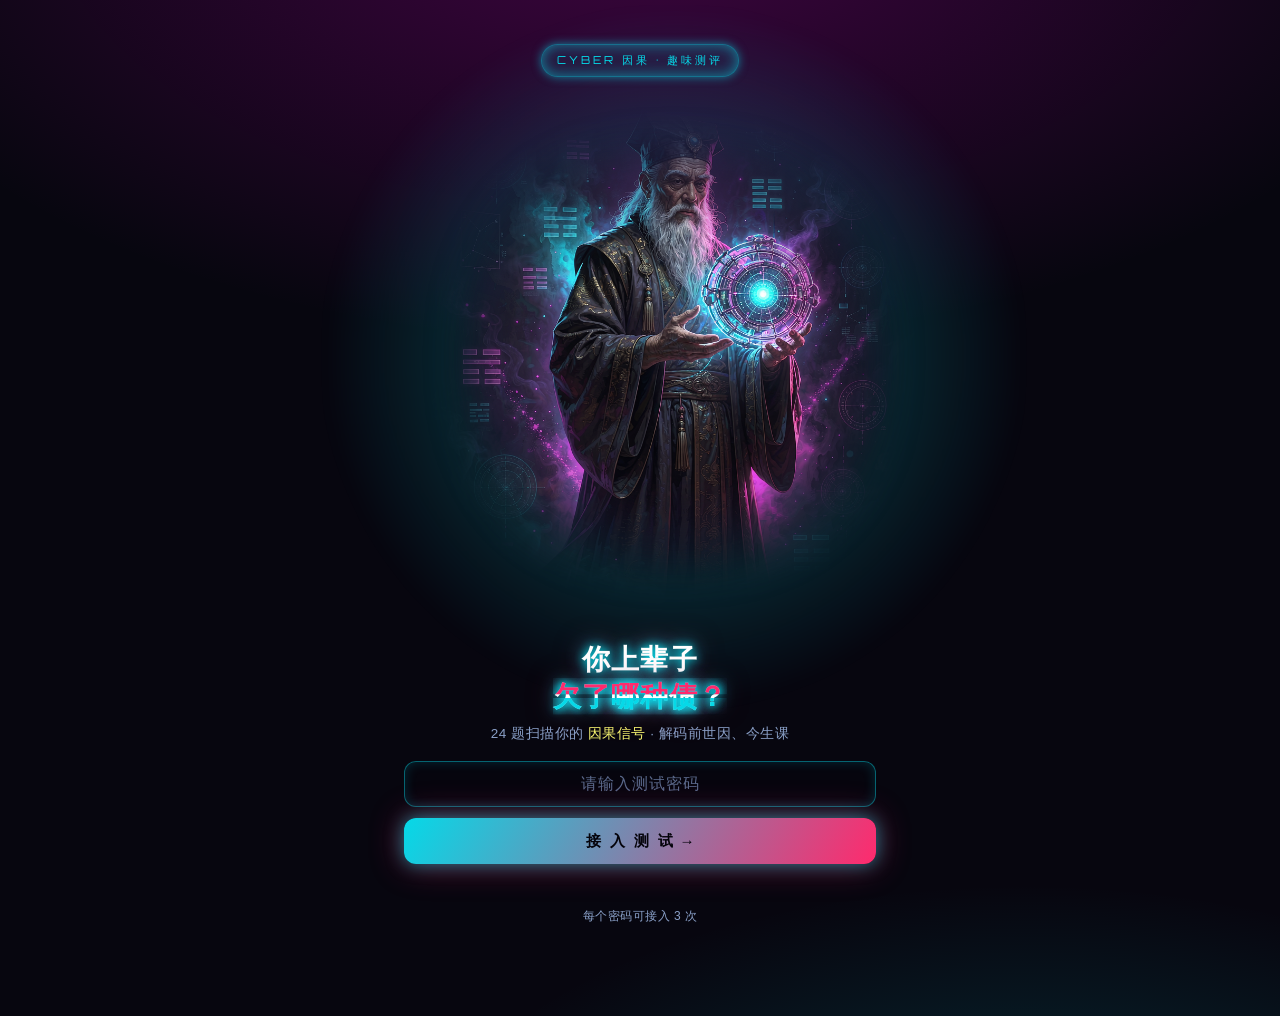
==== public/index.html @ a67ce494 "feat: 前端接 Supabase 门禁 + GitHub Pages 部署配置" ====
<!DOCTYPE html>
<html lang="zh-CN">
<head>
<meta charset="UTF-8" />
<meta name="viewport" content="width=device-width, initial-scale=1.0, maximum-scale=1.0, user-scalable=no, viewport-fit=cover" />
<title>你上辈子欠了哪种债？｜赛博因果测评</title>
<link rel="preconnect" href="https://fonts.googleapis.com" />
<link rel="preconnect" href="https://fonts.gstatic.com" crossorigin />
<link href="https://fonts.googleapis.com/css2?family=Orbitron:wght@500;700;900&family=Rajdhani:wght@500;600;700&family=Share+Tech+Mono&display=swap" rel="stylesheet" />
<link rel="stylesheet" href="style.css" />
</head>
<body>
<div class="wrap">

  <!-- 密码门禁 + 封面 -->
  <section class="screen active" id="gate">
    <div class="cover">
      <span class="badge">CYBER 因果 · 趣味测评</span>
      <div class="cover-avatar" id="coverAvatar"></div>
      <h1>你上辈子<br/><span class="glitch" data-t="欠了哪种债？">欠了哪种债？</span></h1>
      <div class="sub">24 题扫描你的 <span class="hl">因果信号</span> · 解码前世因、今生课</div>
      <input id="pwInput" type="text" inputmode="text" autocomplete="off" placeholder="请输入测试密码" />
      <button class="btn" id="unlockBtn">接 入 测 试 →</button>
      <div class="err" id="pwErr"></div>
      <div class="gate-note">每个密码可接入 3 次</div>
    </div>
  </section>

  <!-- 答题 -->
  <section class="screen" id="quiz">
    <div class="quiz-guide">
      <div class="mini-avatar" id="guideAvatar"></div>
      <div class="guide-txt">
        <b>NEON · AI 占卜师</b>
        <span>正在扫描你的因果信号，请如实回应</span>
      </div>
    </div>
    <div class="progress"><i id="bar"></i></div>
    <div class="qcount" id="qcount"></div>
    <div class="qtext" id="qtext"></div>
    <div id="opts"></div>
    <div class="nav">
      <button class="btn ghost" id="prevBtn" onclick="prevQ()">上一题</button>
      <button class="btn" id="nextBtn" onclick="nextQ()">下一题</button>
    </div>
  </section>

  <!-- 结果 -->
  <section class="screen result" id="result"></section>

</div>

<!-- 好评有礼弹窗 -->
<div class="modal-mask" id="reviewModal">
  <div class="modal">
    <div class="modal-emoji">🎁</div>
    <h3>好评有礼</h3>
    <p>亲，店铺好评后，<b>请联系客服并发送好评截图</b>，即可获得 <b>1 元返现</b> 哦～</p>
    <p class="modal-sub">感谢你的支持，你的每一句评价都是我们继续做好玩测评的动力 ❤</p>
    <button class="btn" onclick="closeReview()">知道啦</button>
  </div>
</div>

<!-- 长图保存弹窗（移动端可长按保存） -->
<div class="modal-mask" id="imgModal">
  <div class="modal img-modal">
    <h3>长按图片保存到相册</h3>
    <div class="img-box"><img id="imgPreview" alt="测评结果长图" /></div>
    <div class="modal-btns">
      <button class="btn ghost" id="dlBtn">下载到电脑</button>
      <button class="btn" onclick="closeImg()">完成</button>
    </div>
  </div>
</div>

<!-- 轻提示 -->
<div class="toast" id="toast"></div>

<script src="config.js"></script>
<script src="app.js"></script>
</body>
</html>
---- public/style.css ----
:root{
  --bg:#07060f;
  --bg2:#0d0221;
  --cyan:#05d9e8;
  --pink:#ff2a6d;
  --yellow:#f9f871;
  --purple:#d300c5;
  --green:#39ff14;
  --txt:#e8f7ff;
  --sub:#8aa0c8;
  --card:rgba(13,8,32,.72);
  --line:rgba(5,217,232,.45);
  --glow-cyan:rgba(5,217,232,.55);
  --glow-pink:rgba(255,42,109,.45);
  --font-disp:"Orbitron","Rajdhani","Share Tech Mono",ui-monospace,"Courier New",monospace;
  --font-body:-apple-system,"PingFang SC","Microsoft YaHei","Noto Sans SC",sans-serif;
}
*{box-sizing:border-box;-webkit-tap-highlight-color:transparent;}
html,body{margin:0;padding:0;background:var(--bg);}
body{
  font-family:var(--font-body);
  color:var(--txt); min-height:100vh; line-height:1.7;
  background:
    radial-gradient(120% 80% at 50% -10%, rgba(211,0,197,.28) 0%, rgba(211,0,197,0) 55%),
    radial-gradient(90% 60% at 80% 120%, rgba(5,217,232,.20) 0%, rgba(5,217,232,0) 55%),
    var(--bg);
  overflow-x:hidden;
}
/* 赛博网格地平线 */
body::before{
  content:""; position:fixed; inset:0; z-index:-2;
  background-image:
    linear-gradient(rgba(5,217,232,.10) 1px, transparent 1px),
    linear-gradient(90deg, rgba(255,42,109,.07) 1px, transparent 1px);
  background-size:42px 42px;
  -webkit-mask:linear-gradient(transparent, #000 28%, #000 72%, transparent);
  mask:linear-gradient(transparent, #000 28%, #000 72%, transparent);
}
/* 扫描线 overlay */
body::after{
  content:""; position:fixed; inset:0; z-index:-1; pointer-events:none;
  background:repeating-linear-gradient(0deg, rgba(0,0,0,.10) 0 2px, transparent 2px 4px);
  opacity:.55; animation:scanmove 9s linear infinite;
}
@keyframes scanmove{from{background-position:0 0}to{background-position:0 120px}}

.wrap{max-width:520px;margin:0 auto;padding:24px 18px 70px;position:relative;z-index:1;}
.screen{display:none;}
.screen.active{display:block;animation:fade .45s ease;}
@keyframes fade{from{opacity:0;transform:translateY(14px);}to{opacity:1;transform:none;}}

/* ============ 动态赛博角色 ============ */
.cyber-avatar{display:block;filter:drop-shadow(0 0 14px var(--c,var(--cyan)));overflow:visible;}
.cyber-avatar .float{animation:floaty 4.5s ease-in-out infinite;transform-origin:center;}
@keyframes floaty{0%,100%{transform:translateY(0)}50%{transform:translateY(-7px)}}
.cyber-avatar .halo{stroke-dasharray:7 11;animation:spin 22s linear infinite;transform-origin:center;opacity:.85;}
.cyber-avatar .halo2{stroke-dasharray:3 14;animation:spin 14s linear infinite reverse;transform-origin:center;opacity:.6;}
@keyframes spin{to{transform:rotate(360deg)}}
.cyber-avatar .eye{animation:eyepulse 2.4s ease-in-out infinite;transform-origin:center;}
@keyframes eyepulse{0%,100%{opacity:.65}50%{opacity:1}}
.cyber-avatar .scan{animation:scanline 3.2s linear infinite;}
@keyframes scanline{0%{transform:translateY(-46px);opacity:0}20%{opacity:.9}80%{opacity:.9}100%{transform:translateY(46px);opacity:0}}
.cyber-avatar .node{animation:nodepulse 2s ease-in-out infinite;}
@keyframes nodepulse{0%,100%{opacity:.3}50%{opacity:1}}
.cyber-particles{animation:floaty 6s ease-in-out infinite;}

/* ============ 封面 / 门禁 ============ */
.cover{text-align:center;padding:20px 6px;
  min-height:calc(100vh - 94px);
  min-height:calc(100dvh - 94px);
  display:flex;flex-direction:column;justify-content:center;align-items:center;}
.badge{display:inline-block;border:1px solid var(--line);border-radius:999px;
  padding:6px 15px;font-family:var(--font-disp);font-size:11px;letter-spacing:3px;
  color:var(--cyan);margin-bottom:9px;background:rgba(5,217,232,.06);
  box-shadow:0 0 14px var(--glow-cyan) inset, 0 0 10px var(--glow-cyan);}
/* 沉浸式视频：无边框/描边/间距，边缘羽化无缝融入背景，背后柔光突出
   容器整体放大，让人物在画面中更大、成为视觉焦点（人物在 768 帧内已占约 86%，
   故放大靠“屏幕上放大容器”实现，保证人物 100% 完整、不被裁切） */
.cover-avatar{
  position:relative; margin:2px auto 10px;
  width:min(92vw, 540px, 68vh); height:min(92vw, 540px, 68vh);
  display:flex; align-items:center; justify-content:center;
}
.cover-avatar::before{content:""; position:absolute; inset:-14%; z-index:-1; pointer-events:none;
  background:radial-gradient(circle at 50% 50%, rgba(211,0,197,.32), rgba(5,217,232,.14) 46%, transparent 72%);
  filter:blur(8px); animation:ftGlow 4.6s ease-in-out infinite;}
/* 人物始终在动的浮动动效：即便浏览器拦截视频自动播放，角色也会柔和上下浮动 +
   背后光晕呼吸，保证“动效不消失” */
.cover-avatar .ft-video{ animation:ftFloat 4.6s ease-in-out infinite; will-change:transform;}
.result-avatar .ft-video{ animation:ftFloat 4.6s ease-in-out infinite; will-change:transform;}
@keyframes ftFloat{0%,100%{transform:translateY(0)} 50%{transform:translateY(-9px)}}
@keyframes ftGlow{0%,100%{opacity:.8;transform:scale(1)} 50%{opacity:1;transform:scale(1.07)}}
/* 像素级羽化遮罩：ft-mask.png 由 feather_blend.py 生成
   （四边均匀羽化 + 径向渐晕，最外圈 alpha 严格为 0，无硬边/无白黑描边）
   遮罩图 RGB 全白 + alpha 渐变，因此 alpha / luminance 两种模式结果一致 */
.ft-video{
  display:block; width:100%; height:100%;
  object-fit:contain; border:none; outline:none; box-shadow:none;
  border-radius:0; margin:0; padding:0; background:transparent;
  -webkit-mask-image:url("ft-mask.png"); mask-image:url("ft-mask.png");
  -webkit-mask-size:100% 100%; mask-size:100% 100%;
  -webkit-mask-repeat:no-repeat; mask-repeat:no-repeat;
  -webkit-mask-position:center; mask-position:center;
  -webkit-mask-mode:alpha; mask-mode:alpha;
  pointer-events:none;}
/* poster 同样走羽化，避免视频加载前出现方形硬边 */
.ft-poster{
  -webkit-mask-image:url("ft-mask.png"); mask-image:url("ft-mask.png");
  -webkit-mask-size:100% 100%; mask-size:100% 100%;
  -webkit-mask-repeat:no-repeat; mask-repeat:no-repeat;
  -webkit-mask-mode:alpha; mask-mode:alpha;
  pointer-events:none;}
h1{font-family:var(--font-disp);font-size:28px;line-height:1.32;margin:3px 0 8px;
  color:#fff;letter-spacing:1px;position:relative;
  text-shadow:0 0 8px var(--cyan),0 0 18px var(--cyan),0 0 30px rgba(255,42,109,.5);}
h1 .glitch{position:relative;display:inline-block;}
h1 .glitch::before,h1 .glitch::after{
  content:attr(data-t);position:absolute;left:0;top:0;width:100%;overflow:hidden;}
h1 .glitch::before{color:var(--pink);animation:glitchA 3s infinite linear alternate;clip-path:inset(0 0 55% 0);}
h1 .glitch::after{color:var(--cyan);animation:glitchB 2.4s infinite linear alternate;clip-path:inset(55% 0 0 0);}
@keyframes glitchA{0%{transform:translate(0,0)}20%{transform:translate(-2px,1px)}40%{transform:translate(2px,-1px)}60%{transform:translate(-1px,0)}100%{transform:translate(1px,1px)}}
@keyframes glitchB{0%{transform:translate(0,0)}25%{transform:translate(2px,-1px)}55%{transform:translate(-2px,1px)}100%{transform:translate(-1px,0)}}
.sub{color:var(--sub);font-size:13.5px;margin-bottom:15px;letter-spacing:.5px;}
.sub .hl{color:var(--yellow);}
#pwInput{width:100%;padding:13px 16px;border-radius:12px;border:1px solid var(--line);
  background:rgba(7,6,15,.7);color:var(--txt);font-size:16px;text-align:center;margin-bottom:11px;
  outline:none;font-family:var(--font-body);letter-spacing:1px;
  box-shadow:0 0 12px rgba(5,217,232,.18) inset;}
#pwInput:focus{border-color:var(--cyan);box-shadow:0 0 18px var(--glow-cyan) inset,0 0 10px var(--glow-cyan);}
#pwInput::placeholder{color:#5b6a8c;}
.btn{display:block;width:100%;border:none;border-radius:12px;padding:13px;
  font-family:var(--font-disp);font-size:15px;font-weight:700;letter-spacing:2px;color:#04030a;cursor:pointer;
  background:linear-gradient(120deg,var(--cyan) 0%,var(--pink) 100%);
  box-shadow:0 0 18px var(--glow-cyan),0 0 34px var(--glow-pink);
  transition:transform .12s,box-shadow .12s;}
.btn:hover{box-shadow:0 0 26px var(--glow-cyan),0 0 50px var(--glow-pink);}
.btn:active{transform:translateY(2px) scale(.99);}
.btn.ghost{background:transparent;color:var(--cyan);border:1px solid var(--line);
  box-shadow:0 0 12px rgba(5,217,232,.25) inset;font-family:var(--font-body);font-weight:600;flex:1;margin:0;letter-spacing:1px;}
.btn.ghost:active{background:rgba(5,217,232,.08);}
.err{color:var(--pink);font-size:13px;min-height:20px;margin-top:8px;text-shadow:0 0 8px rgba(255,42,109,.6);}
.gate-note{color:var(--sub);font-size:12px;margin-top:14px;letter-spacing:.5px;}

/* ============ 答题 ============ */
.quiz-guide{display:flex;align-items:center;gap:12px;margin-bottom:16px;
  padding:10px 12px;border:1px solid var(--line);border-radius:14px;
  background:linear-gradient(120deg,rgba(5,217,232,.08),rgba(255,42,109,.06));
  box-shadow:0 0 14px rgba(5,217,232,.15) inset;}
/* 正方形容器，确保 768×768 的羽化遮罩不被拉伸变形 */
.quiz-guide .mini-avatar{width:48px;height:48px;flex:0 0 auto;}
/* 小头像用更窄的羽化遮罩，避免 46px 下人物被羽化吃掉 */
.quiz-guide .mini-avatar .ft-video{
  -webkit-mask-image:url("ft-mask-mini.png"); mask-image:url("ft-mask-mini.png");
  -webkit-mask-size:100% 100%; mask-size:100% 100%;}
.quiz-guide .guide-txt b{font-family:var(--font-disp);color:var(--cyan);font-size:12px;letter-spacing:2px;display:block;}
.quiz-guide .guide-txt span{font-size:12.5px;color:var(--sub);}
.progress{height:6px;background:rgba(255,255,255,.07);border-radius:99px;overflow:hidden;margin-bottom:10px;
  box-shadow:0 0 8px rgba(5,217,232,.2) inset;}
.progress > i{display:block;height:100%;width:0;border-radius:99px;
  background:linear-gradient(90deg,var(--cyan),var(--pink));
  box-shadow:0 0 10px var(--cyan);transition:width .35s;}
.qcount{font-family:var(--font-disp);font-size:12px;color:var(--cyan);margin-bottom:6px;letter-spacing:2px;}
.qtext{font-size:18.5px;line-height:1.6;margin:6px 0 18px;font-weight:600;color:#fff;}
.q-tag{display:inline-block;font-family:var(--font-disp);font-size:10px;letter-spacing:2px;
  padding:3px 9px;border-radius:6px;margin-bottom:8px;border:1px solid var(--line);color:var(--yellow);}
.opt{display:block;width:100%;text-align:left;background:rgba(13,8,32,.7);
  border:1px solid var(--line);color:var(--txt);border-radius:12px;
  padding:15px 16px;margin-bottom:11px;font-size:15px;cursor:pointer;transition:.18s;
  position:relative;overflow:hidden;}
.opt::before{content:"";position:absolute;left:0;top:0;bottom:0;width:3px;background:var(--cyan);opacity:0;transition:.18s;}
.opt:active{transform:scale(.99);}
.opt.sel{border-color:var(--cyan);color:#fff;
  background:linear-gradient(120deg,rgba(5,217,232,.18),rgba(255,42,109,.10));
  box-shadow:0 0 16px rgba(5,217,232,.35);}
.opt.sel::before{opacity:1;box-shadow:0 0 10px var(--cyan);}
.nav{display:flex;gap:12px;margin-top:14px;}

/* ============ 结果 ============ */
.result h2{font-family:var(--font-disp);text-align:center;font-size:24px;
  color:#fff;margin:4px 0 2px;letter-spacing:1px;
  text-shadow:0 0 10px var(--cyan),0 0 22px rgba(255,42,109,.5);}
.result .ptag{text-align:center;font-size:13px;color:var(--sub);margin-bottom:14px;letter-spacing:1px;}
.result-avatar{
  position:relative; margin:0 auto 12px;
  width:min(68vw, 300px, 44vh); height:min(68vw, 300px, 44vh);
  display:flex; align-items:center; justify-content:center;
}
.result-avatar::before{content:""; position:absolute; inset:-12%; z-index:-1; pointer-events:none;
  background:radial-gradient(circle at 50% 50%, rgba(255,42,109,.26), rgba(5,217,232,.12) 48%, transparent 72%);
  filter:blur(8px);}
.panel{background:var(--card);border:1px solid var(--line);border-radius:14px;
  padding:16px;margin-bottom:14px;position:relative;
  box-shadow:0 0 14px rgba(5,217,232,.10) inset;}
.panel h3{font-family:var(--font-disp);font-size:13px;color:var(--cyan);margin:0 0 9px;
  letter-spacing:2px;border-left:3px solid var(--pink);padding-left:10px;text-shadow:0 0 8px var(--glow-cyan);}
.panel p{margin:0;font-size:14.5px;color:var(--txt);}
.bars .row{margin-bottom:10px;}
.bars .lab{display:flex;justify-content:space-between;font-size:13px;color:var(--sub);margin-bottom:5px;}
.bars .lab b{color:var(--yellow);font-family:var(--font-disp);}
.track{height:9px;background:rgba(255,255,255,.08);border-radius:99px;overflow:hidden;}
.track > i{display:block;height:100%;border-radius:99px;
  background:linear-gradient(90deg,var(--cyan),var(--pink));box-shadow:0 0 10px var(--cyan);}
.combo{text-align:center;font-size:14.5px;color:var(--yellow);
  background:linear-gradient(120deg,rgba(5,217,232,.08),rgba(211,0,197,.08));
  border:1px dashed var(--line);border-radius:14px;padding:13px;margin-bottom:14px;letter-spacing:.5px;}
.quote{font-family:var(--font-disp);font-size:15px;line-height:1.8;color:#fff;
  text-align:center;padding:18px 10px;border-top:1px solid var(--line);border-bottom:1px solid var(--line);
  margin:6px 0 18px;letter-spacing:.5px;
  text-shadow:0 0 10px rgba(255,42,109,.6);}

/* 结果页操作按钮 */
.actions{display:grid;grid-template-columns:1fr 1fr;gap:12px;margin:6px 0 18px;}
.actions .btn{grid-column:span 1;padding:14px;font-size:13.5px;letter-spacing:1px;}
.actions .full{grid-column:1 / -1;}

/* ============ 弹窗 ============ */
.modal-mask{display:none;position:fixed;inset:0;background:rgba(3,2,10,.72);
  z-index:50;align-items:center;justify-content:center;padding:24px;backdrop-filter:blur(4px);}
.modal-mask.active{display:flex;animation:fade .3s ease;}
.modal{background:linear-gradient(160deg,#160a2e,#0a0418);border:1px solid var(--cyan);
  border-radius:16px;padding:24px 20px;max-width:340px;text-align:center;width:100%;
  box-shadow:0 0 26px var(--glow-cyan),0 0 60px var(--glow-pink);position:relative;overflow:hidden;}
.modal::before{content:"";position:absolute;inset:0;pointer-events:none;
  background:repeating-linear-gradient(0deg,rgba(5,217,232,.05) 0 2px,transparent 2px 4px);}
.modal h3{font-family:var(--font-disp);color:#fff;font-size:20px;margin:0 0 12px;letter-spacing:2px;
  text-shadow:0 0 10px var(--cyan);}
.modal p{font-size:14px;color:var(--txt);margin:0 0 10px;position:relative;}
.modal p b{color:var(--yellow);}
.modal-sub{color:var(--sub);font-size:12.5px;}
.modal-emoji{font-size:40px;margin-bottom:6px;}
.modal-btns{display:flex;gap:12px;margin-top:14px;}
.modal-btns .btn{padding:13px;font-size:14px;}
.img-modal{max-width:380px;}
.img-box{max-height:56vh;overflow:auto;border-radius:12px;margin:6px 0 4px;background:#000;border:1px solid var(--line);}
.img-box img{width:100%;display:block;}
.modal-btns .full{grid-column:1 / -1;}

/* ============ 轻提示 ============ */
.toast{position:fixed;left:50%;bottom:80px;transform:translateX(-50%) translateY(20px);
  background:rgba(10,6,24,.95);border:1px solid var(--cyan);color:var(--cyan);
  padding:11px 18px;border-radius:99px;font-size:13.5px;opacity:0;pointer-events:none;
  transition:.3s;z-index:80;max-width:80vw;text-align:center;
  box-shadow:0 0 18px var(--glow-cyan);font-family:var(--font-body);}
.toast.show{opacity:1;transform:translateX(-50%) translateY(0);}

/* 分享横幅 */
.share-banner{background:linear-gradient(120deg,rgba(5,217,232,.12),rgba(255,42,109,.10));
  border:1px solid var(--line);border-radius:12px;padding:10px 14px;font-size:13px;color:var(--cyan);
  text-align:center;margin-bottom:14px;letter-spacing:.5px;}

@media (max-width:360px){
  h1{font-size:25px;}
  .qtext{font-size:16.5px;}
  .cover-avatar{width:min(78vw,300px);height:min(78vw,300px);}
  .actions{grid-template-columns:1fr;}
}
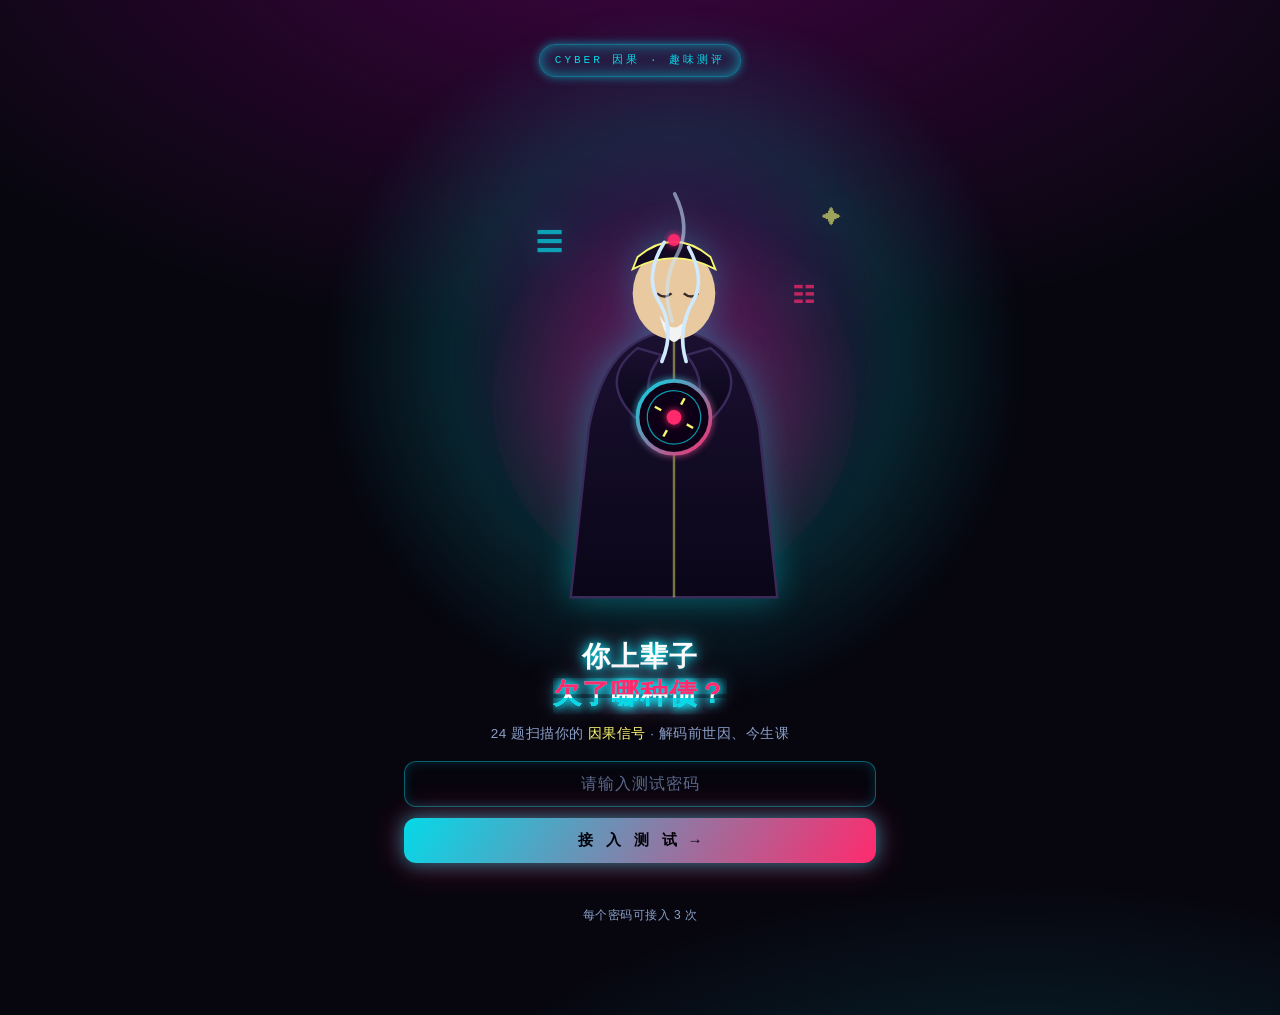
==== commit bbfde75e: "修复：封面人物改用内联 SVG 算命先生（即时显示/零下载/自带动画），移除 Google Fonts 加速首屏" ====
--- a/public/index.html
+++ b/public/index.html
@@ -4,9 +4,6 @@
 <meta charset="UTF-8" />
 <meta name="viewport" content="width=device-width, initial-scale=1.0, maximum-scale=1.0, user-scalable=no, viewport-fit=cover" />
 <title>你上辈子欠了哪种债？｜赛博因果测评</title>
-<link rel="preconnect" href="https://fonts.googleapis.com" />
-<link rel="preconnect" href="https://fonts.gstatic.com" crossorigin />
-<link href="https://fonts.googleapis.com/css2?family=Orbitron:wght@500;700;900&family=Rajdhani:wght@500;600;700&family=Share+Tech+Mono&display=swap" rel="stylesheet" />
 <link rel="stylesheet" href="style.css" />
 </head>
 <body>
--- a/public/style.css
+++ b/public/style.css
@@ -103,6 +103,12 @@
   -webkit-mask-position:center; mask-position:center;
   -webkit-mask-mode:alpha; mask-mode:alpha;
   pointer-events:none;}
+/* 内联 SVG 算命先生：矢量、即时渲染、天然透明，替代体积大且易失效的视频 */
+.cover-avatar .ft-svg, .result-avatar .ft-svg{
+  width:90%; height:90%;
+  animation:ftFloat 4.6s ease-in-out infinite; will-change:transform;
+  filter:drop-shadow(0 0 16px rgba(5,217,232,.35));}
+.mini-avatar .ft-svg{ width:100%; height:100%; }
 /* poster 同样走羽化，避免视频加载前出现方形硬边 */
 .ft-poster{
   -webkit-mask-image:url("ft-mask.png"); mask-image:url("ft-mask.png");
